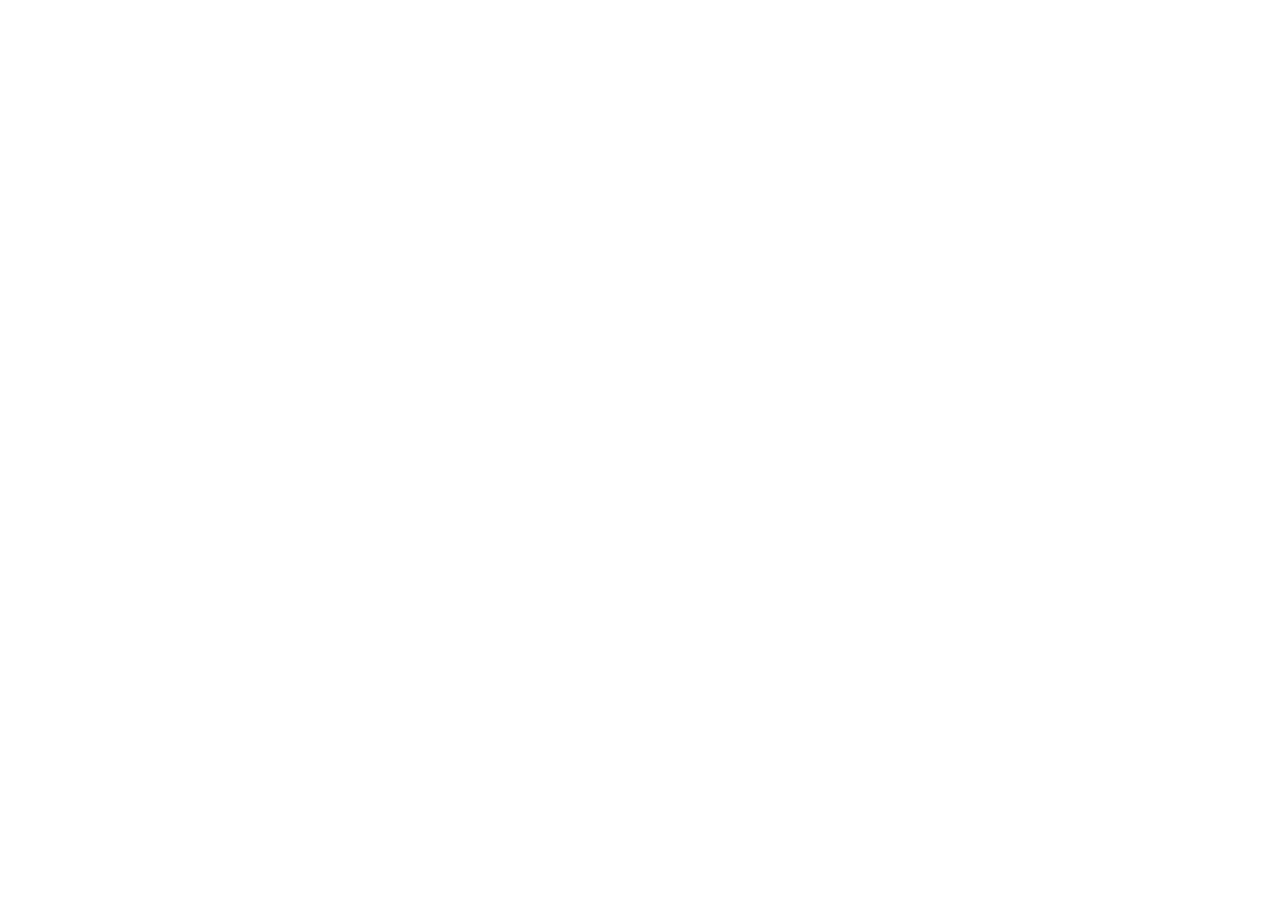
==== index.html @ df884398 "Inicial." ====
<!DOCTYPE html>
<html lang="pt-br">
<head>
    <meta charset="UTF-8">
    <meta name="viewport" content="width=device-width, initial-scale=1.0">
    <title>Steak & Fogo</title>
</head>
<body>
    
</body>
</html>
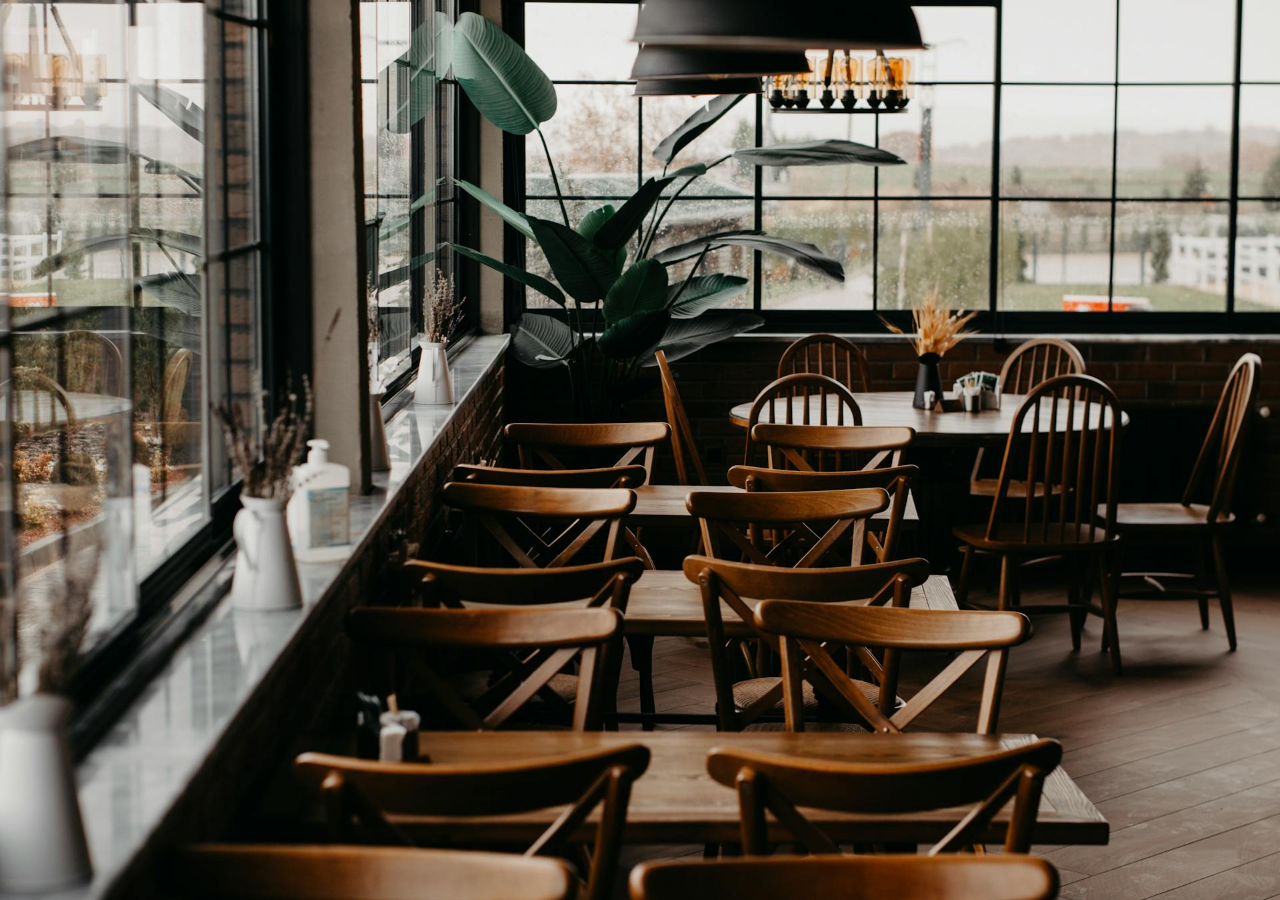
==== commit f5632e73: "Estruturando conforme o BootStrap 5.3.7" ====
--- a/index.html
+++ b/index.html
@@ -3,9 +3,16 @@
 <head>
     <meta charset="UTF-8">
     <meta name="viewport" content="width=device-width, initial-scale=1.0">
+    <link rel="stylesheet" href="https://cdn.jsdelivr.net/npm/bootstrap-icons@1.13.1/font/bootstrap-icons.min.css">
+    <link rel="stylesheet" href="./css/bootstrap.min.css">
+    <!-- <link rel="stylesheet" href="bootstrap.min.css"> -->
+    <link rel="stylesheet" href="./css/style.css">
+    <script src="https://ajax.googleapis.com/ajax/libs/jquery/1.12.4/jquery.min.js" defer></script>
+    <script src="./js/bootstrap.min.js" defer></script>
+    <!-- <script src="bootstrap.min.js" defer></script> -->
     <title>Steak & Fogo</title>
 </head>
-<body>
+<body class="fundo-fixo">
     
 </body>
 </html>
--- a/css/style.css
+++ b/css/style.css
@@ -0,0 +1,10 @@
+@charset "utf8";
+
+body {
+    
+}
+
+.fundo-fixo {
+    background: url(../images/fundo.jpg) no-repeat fixed center;
+    -webkit-background-size: cover;
+}
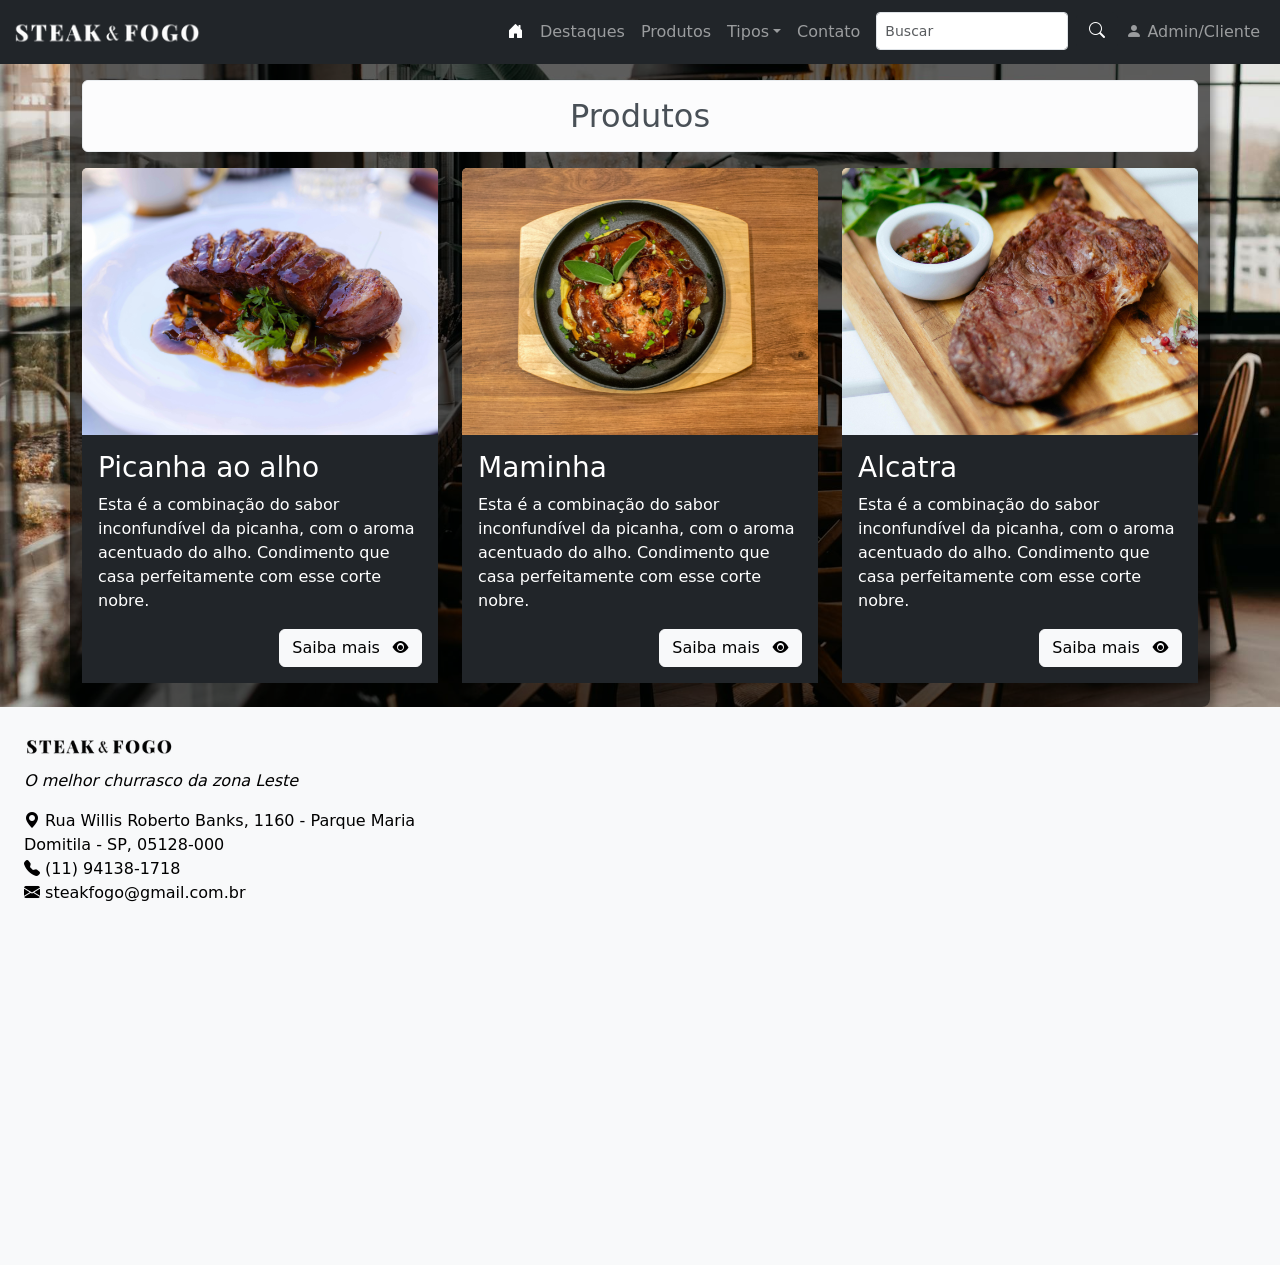
==== commit 8b86479a: "Estilizando o index.html utilizando BootStrap." ====
--- a/index.html
+++ b/index.html
@@ -5,14 +5,149 @@
     <meta name="viewport" content="width=device-width, initial-scale=1.0">
     <link rel="stylesheet" href="https://cdn.jsdelivr.net/npm/bootstrap-icons@1.13.1/font/bootstrap-icons.min.css">
     <link rel="stylesheet" href="./css/bootstrap.min.css">
-    <!-- <link rel="stylesheet" href="bootstrap.min.css"> -->
     <link rel="stylesheet" href="./css/style.css">
-    <script src="https://ajax.googleapis.com/ajax/libs/jquery/1.12.4/jquery.min.js" defer></script>
     <script src="./js/bootstrap.min.js" defer></script>
-    <!-- <script src="bootstrap.min.js" defer></script> -->
     <title>Steak & Fogo</title>
 </head>
 <body class="fundo-fixo">
-    
+    <nav class="navbar navbar-expand-md navbar-dark bg-dark fixed-top">
+        <div class="container-fluid">
+            <a href="index.html" class="navbar-brand">
+                <img src="./images/logo/Logo-200-40-Escuro.png" alt="Logotipo Steak & Fogo" width="190px">
+            </a>
+            <button 
+            class="navbar-toggler"
+            type="button"
+            data-bs-toggle="collapse"
+            data-bs-target="#menupublico"
+            aria-controls="menupublico"
+            aria-expanded="false"
+            aria-label="Toggle navigation">
+            <span class="navbar-toggler-icon"></span>
+            </button>
+            <div class="collapse navbar-collapse" id="menupublico">
+                <ul class="navbar-nav ms-auto mb-2 mb-md-0">
+                    <li class="nav-item">
+                        <a href="index.html" class="nav-link active" aria-current="page">
+                            <i class="bi bi-house-door-fill"></i>
+                        </a>
+                    </li>
+                    <li class="nav-item">
+                        <a href="#" class="nav-link">Destaques</a>
+                    </li>
+                    <li class="nav-item">
+                        <a href="#" class="nav-link">Produtos</a>
+                    </li>
+                    <li class="nav-item dropdown">
+                        <a href="#" class="nav-link dropdown-toggle" role="button" data-bs-toggle="dropdown" aria-expanded="false">Tipos</a>
+                        <ul class="dropdown-menu dropdown-menu-dark">
+                            <li><a href="#" class="dropdown-item">Churrascos</a></li>
+                            <li><a href="#" class="dropdown-item">Bebidas</a></li>
+                            <li><a href="#" class="dropdown-item">Sobremesas</a></li>
+                        </ul>
+                    </li>
+                    <li class="nav-item">
+                        <a href="#contato" class="nav-link me-2">Contato</a>
+                    </li>
+                    <li class="nav-item">
+                        <form class="d-flex" role="search">
+                            <input type="search" class="form-control form-control-sm me-2" placeholder="Buscar" aria-label="Search" required>
+                            <button class="btn btn-dark"><i class="bi bi-search"></i></button>
+                        </form>
+                    </li>
+                    <li class="nav-item">
+                        <a href="#" class="nav-link">
+                            <i class="bi bi-person-fill"></i>&nbsp;Admin/Cliente
+                        </a>
+                    </li>
+                </ul>
+            </div>
+        </div>
+    </nav>
+
+    <main class="container">
+        <section>
+            <h2 class="alert alert-light text-center">Produtos</h2>
+            <div class="row">
+                <!-- Card Produto -->
+                <div class="col-sm-6 col-md-4 mb-4">
+                    <div class="card border border-0">
+                        <img src="./images/picanha_alho.png" alt="Picanha ao alho" class="card-img-top">
+                        <div class="card-body bg-dark text-white">
+                            <h3 class="card-title">Picanha ao alho</h3>
+                            <p class="card-text text-start">
+                                Esta é a combinação do sabor inconfundível da picanha, com o aroma acentuado do alho. Condimento que casa perfeitamente com esse corte nobre.
+                            </p>
+                            <a href="" class="btn btn-light float-end">
+                                <span class="d-none d-sm-inline">Saiba mais</span>
+                                <i class="bi bi-eye-fill ms-2"></i>
+                            </a>
+                        </div>
+                    </div>
+                </div>
+                <!-- Final Card Produto -->
+
+                <!-- Card Produto -->
+                <div class="col-sm-6 col-md-4 mb-4">
+                    <div class="card border border-0">
+                        <img src="./images/maminha.png" alt="Picanha ao alho" class="card-img-top">
+                        <div class="card-body bg-dark text-white">
+                            <h3 class="card-title">Maminha</h3>
+                            <p class="card-text text-start">
+                                Esta é a combinação do sabor inconfundível da picanha, com o aroma acentuado do alho. Condimento que casa perfeitamente com esse corte nobre.
+                            </p>
+                            <a href="" class="btn btn-light float-end">
+                                <span class="d-none d-sm-inline">Saiba mais</span>
+                                <i class="bi bi-eye-fill ms-2"></i>
+                            </a>
+                        </div>
+                    </div>
+                </div>
+                <!-- Final Card Produto -->
+
+                <!-- Card Produto -->
+                <div class="col-sm-6 col-md-4 mb-4">
+                    <div class="card border border-0">
+                        <img src="./images/alcatra.png" alt="Picanha ao alho" class="card-img-top">
+                        <div class="card-body bg-dark text-white">
+                            <h3 class="card-title">Alcatra</h3>
+                            <p class="card-text text-start">
+                                Esta é a combinação do sabor inconfundível da picanha, com o aroma acentuado do alho. Condimento que casa perfeitamente com esse corte nobre.
+                            </p>
+                            <a href="" class="btn btn-light float-end">
+                                <span class="d-none d-sm-inline">Saiba mais</span>
+                                <i class="bi bi-eye-fill ms-2"></i>
+                            </a>
+                        </div>
+                    </div>
+                </div>
+                <!-- Final Card Produto -->
+            </div>
+        </section>
+    </main>
+    <footer class="container-fluid bg-light text-black p-4" id="contato">
+        <div class="row">
+            <!-- Coluna mapa e contato -->
+            <div class="col-md-4 mb-4">
+                <img src="./images/logo/Logo-200-40-Claro.png" alt="Logo pequeno" class="mb-2" width="150px">
+                <p><i>O melhor churrasco da zona Leste</i></p>
+                <address>
+                    <i class="bi bi-geo-alt-fill"></i> Rua Willis Roberto Banks, 1160 - Parque Maria Domitila - SP, 05128-000 <br>
+                    <i class="bi bi-telephone-fill"></i> (11) 94138-1718 <br>
+                    <i class="bi bi-envelope-fill"></i> <a href="mailto:steakfogo@gmail.com.br?subject=Contato do site" class="text-black text-decoration-none"> steakfogo@gmail.com.br</a>
+                </address>
+                <div class="ratio ratio-4x3">
+                    <iframe src="https://www.google.com/maps/embed?pb=!1m18!1m12!1m3!1d3659.2026336565327!2d-46.74174902385457!3d-23.489209778849467!2m3!1f0!2f0!3f0!3m2!1i1024!2i768!4f13.1!3m3!1m2!1s0x94cef937e1372581%3A0x5cc7c9103c442e71!2sRua%20Willis%20Roberto%20Banks%2C%201160%20-%20Parque%20Maria%20Domitila%2C%20S%C3%A3o%20Paulo%20-%20SP%2C%2005128-000!5e0!3m2!1spt-BR!2sbr!4v1755874037244!5m2!1spt-BR!2sbr" width="600" height="450" style="border:0;" allowfullscreen="" loading="lazy" referrerpolicy="no-referrer-when-downgrade"></iframe>
+                </div>
+            </div>
+            <!-- Final coluna mapa e contato -->
+
+            <!-- Coluna menus do footer -->
+            <div class="col-m4-4 col-sm-6 mb-4">
+
+            </div>
+            <!-- Final coluna menus do footer -->
+        </div>
+    </footer>
 </body>
 </html>
--- a/css/style.css
+++ b/css/style.css
@@ -1,10 +1,13 @@
 @charset "utf8";
-
-body {
-    
-}
 
 .fundo-fixo {
     background: url(../images/fundo.jpg) no-repeat fixed center;
     -webkit-background-size: cover;
+}
+
+main {
+    padding-top: 80px;
+    border-radius: 8px;
+    background-color: rgba(0, 0, 0, 0.6);
+    box-shadow: 4px 4px 8px rgba(0, 0, 0, 0.3);
 }
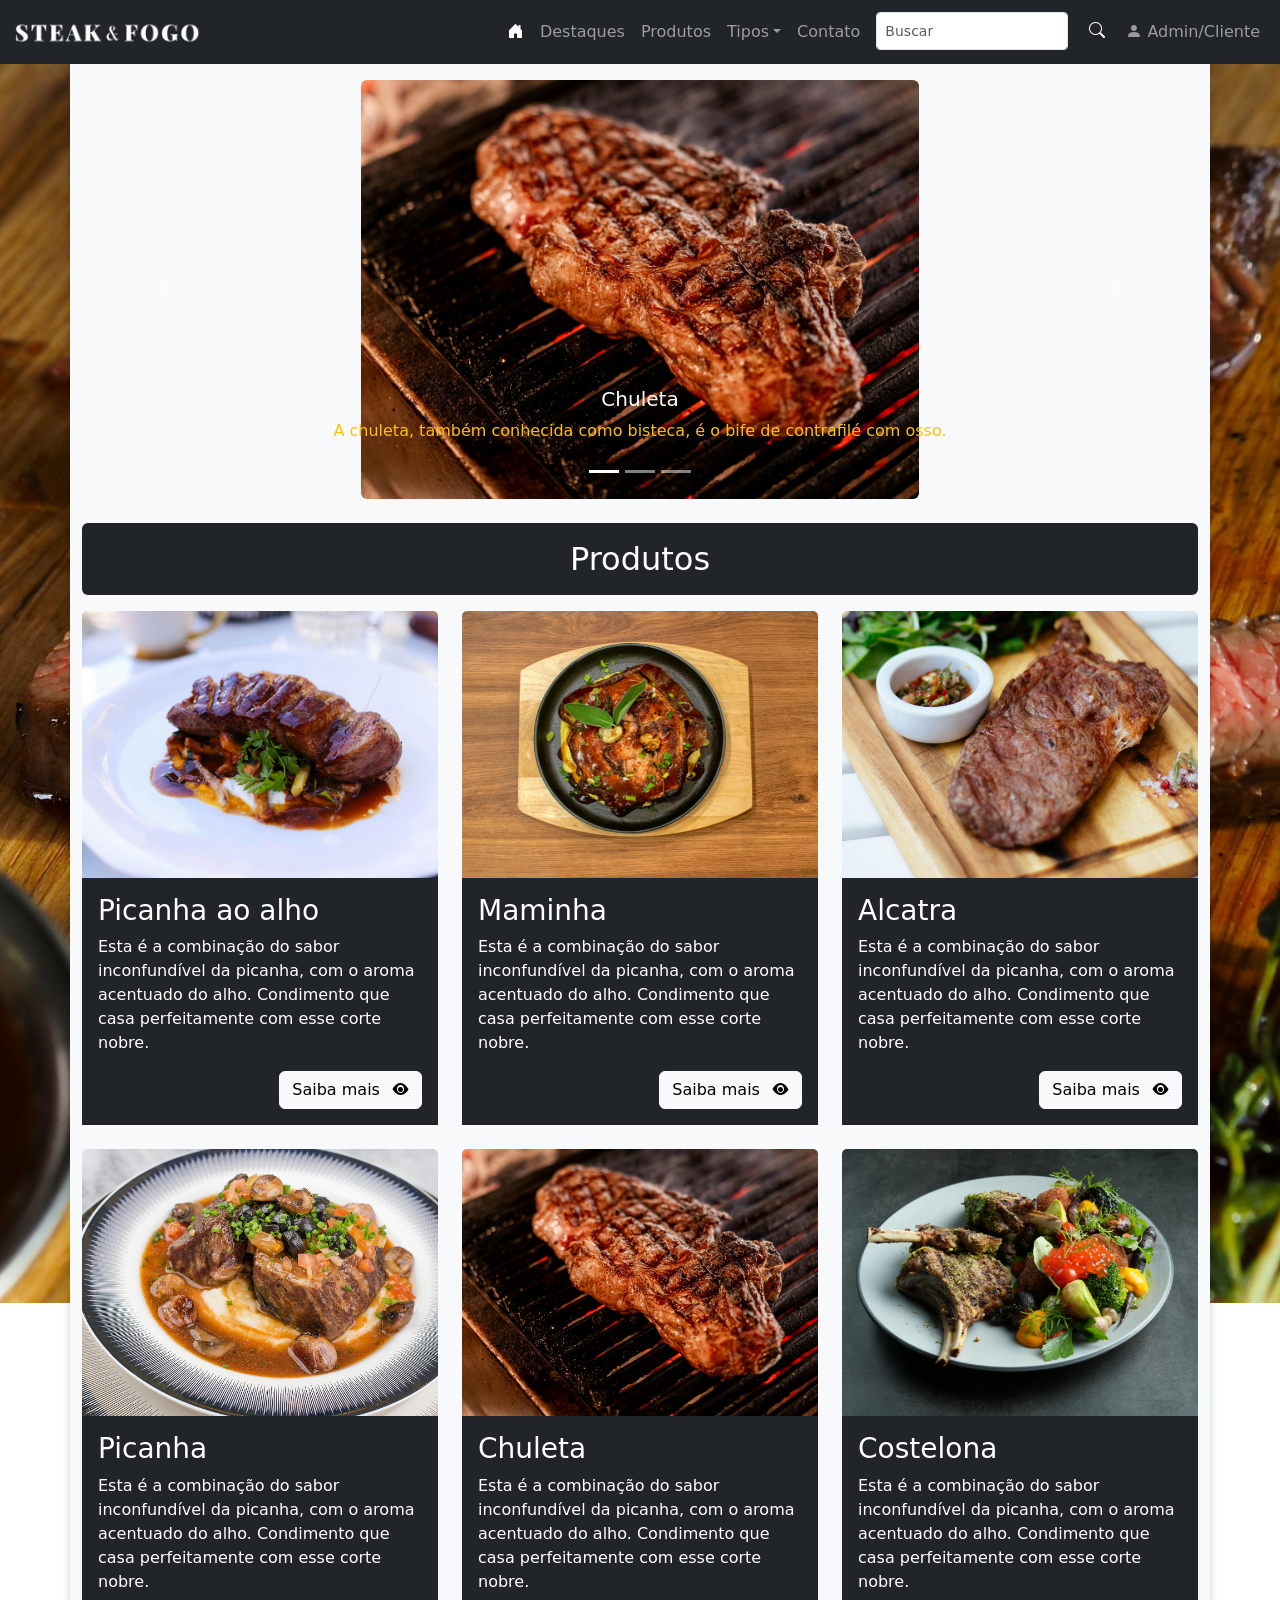
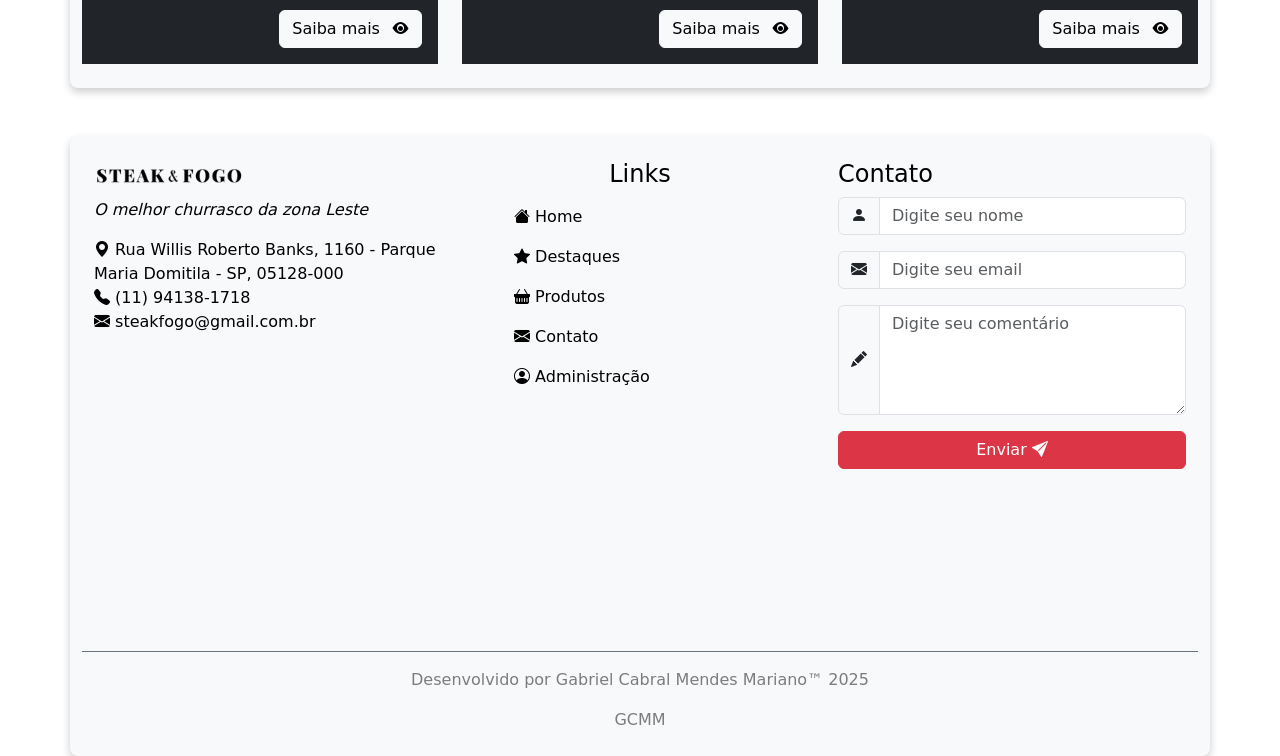
==== commit 1e06fce5: "Finalizando o desing do index.html utilizando BootStrap." ====
--- a/index.html
+++ b/index.html
@@ -7,67 +7,112 @@
     <link rel="stylesheet" href="./css/bootstrap.min.css">
     <link rel="stylesheet" href="./css/style.css">
     <script src="./js/bootstrap.min.js" defer></script>
+    <script src="./js/bootstrap.bundle.min.js" defer></script>
     <title>Steak & Fogo</title>
 </head>
 <body class="fundo-fixo">
-    <nav class="navbar navbar-expand-md navbar-dark bg-dark fixed-top">
-        <div class="container-fluid">
-            <a href="index.html" class="navbar-brand">
-                <img src="./images/logo/Logo-200-40-Escuro.png" alt="Logotipo Steak & Fogo" width="190px">
-            </a>
-            <button 
-            class="navbar-toggler"
-            type="button"
-            data-bs-toggle="collapse"
-            data-bs-target="#menupublico"
-            aria-controls="menupublico"
-            aria-expanded="false"
-            aria-label="Toggle navigation">
-            <span class="navbar-toggler-icon"></span>
-            </button>
-            <div class="collapse navbar-collapse" id="menupublico">
-                <ul class="navbar-nav ms-auto mb-2 mb-md-0">
-                    <li class="nav-item">
-                        <a href="index.html" class="nav-link active" aria-current="page">
-                            <i class="bi bi-house-door-fill"></i>
-                        </a>
-                    </li>
-                    <li class="nav-item">
-                        <a href="#" class="nav-link">Destaques</a>
-                    </li>
-                    <li class="nav-item">
-                        <a href="#" class="nav-link">Produtos</a>
-                    </li>
-                    <li class="nav-item dropdown">
-                        <a href="#" class="nav-link dropdown-toggle" role="button" data-bs-toggle="dropdown" aria-expanded="false">Tipos</a>
-                        <ul class="dropdown-menu dropdown-menu-dark">
-                            <li><a href="#" class="dropdown-item">Churrascos</a></li>
-                            <li><a href="#" class="dropdown-item">Bebidas</a></li>
-                            <li><a href="#" class="dropdown-item">Sobremesas</a></li>
-                        </ul>
-                    </li>
-                    <li class="nav-item">
-                        <a href="#contato" class="nav-link me-2">Contato</a>
-                    </li>
-                    <li class="nav-item">
-                        <form class="d-flex" role="search">
-                            <input type="search" class="form-control form-control-sm me-2" placeholder="Buscar" aria-label="Search" required>
-                            <button class="btn btn-dark"><i class="bi bi-search"></i></button>
-                        </form>
-                    </li>
-                    <li class="nav-item">
-                        <a href="#" class="nav-link">
-                            <i class="bi bi-person-fill"></i>&nbsp;Admin/Cliente
-                        </a>
-                    </li>
-                </ul>
-            </div>
-        </div>
-    </nav>
-
-    <main class="container">
+    <header class="header">
+        <nav class="navbar navbar-expand-md navbar-dark bg-dark fixed-top">
+            <div class="container-fluid">
+                <a href="index.html" class="navbar-brand">
+                    <img src="./images/logo/Logo-200-40-Escuro.png" alt="Logotipo Steak & Fogo" width="190px">
+                </a>
+                <button 
+                class="navbar-toggler"
+                type="button"
+                data-bs-toggle="collapse"
+                data-bs-target="#menupublico"
+                aria-controls="menupublico"
+                aria-expanded="false"
+                aria-label="Toggle navigation">
+                <span class="navbar-toggler-icon"></span>
+                </button>
+                <div class="collapse navbar-collapse" id="menupublico">
+                    <ul class="navbar-nav ms-auto mb-2 mb-md-0">
+                        <li class="nav-item">
+                            <a href="index.html" class="nav-link active" aria-current="page">
+                                <i class="bi bi-house-door-fill"></i>
+                            </a>
+                        </li>
+                        <li class="nav-item">
+                            <a href="#" class="nav-link">Destaques</a>
+                        </li>
+                        <li class="nav-item">
+                            <a href="#" class="nav-link">Produtos</a>
+                        </li>
+                        <li class="nav-item dropdown">
+                            <a href="#" class="nav-link dropdown-toggle" role="button" data-bs-toggle="dropdown" aria-expanded="false">Tipos</a>
+                            <ul class="dropdown-menu dropdown-menu-dark">
+                                <li><a href="#" class="dropdown-item">Churrascos</a></li>
+                                <li><a href="#" class="dropdown-item">Bebidas</a></li>
+                                <li><a href="#" class="dropdown-item">Sobremesas</a></li>
+                            </ul>
+                        </li>
+                        <li class="nav-item">
+                            <a href="#contato" class="nav-link me-2">Contato</a>
+                        </li>
+                        <li class="nav-item">
+                            <form class="d-flex" role="search">
+                                <input type="search" class="form-control form-control-sm me-2" placeholder="Buscar" aria-label="Search" required>
+                                <button class="btn btn-dark"><i class="bi bi-search"></i></button>
+                            </form>
+                        </li>
+                        <li class="nav-item">
+                            <a href="#" class="nav-link">
+                                <i class="bi bi-person-fill"></i>&nbsp;Admin/Cliente
+                            </a>
+                        </li>
+                    </ul>
+                </div>
+            </div>
+        </nav>
+
+    </header>
+
+    <main class="container mb-5 bg-light">
         <section>
-            <h2 class="alert alert-light text-center">Produtos</h2>
+            <!-- Carrossel -->
+            <div id="carrossel-principal" class="carousel slide mb-4">
+                <div class="carousel-indicators">
+                    <button type="button" data-bs-target="#carrossel-principal" data-bs-slide-to="0" class="active" aria-current="true" aria-label="Slide 1"></button>
+                    <button type="button" data-bs-target="#carrossel-principal" data-bs-slide-to="1" aria-label="Slide 2"></button>
+                    <button type="button" data-bs-target="#carrossel-principal" data-bs-slide-to="2" aria-label="Slide 3"></button>
+                </div>
+                <div class="carousel-inner">
+                  <div class="carousel-item active">
+                    <img src="./images/chuleta.png" class="d-block w-50 mx-auto rounded" alt="...">
+                    <div class="carousel-caption d-none d-md-block">
+                        <h5>Chuleta</h5>
+                        <p class="text-warning">A chuleta, também conhecida como bisteca, é o bife de contrafilé com osso.</p>
+                    </div>
+                  </div>
+                  <div class="carousel-item">
+                    <img src="./images/cupim.png" class="d-block w-50 mx-auto rounded" alt="...">
+                    <div class="carousel-caption d-none d-md-block">
+                        <h5>Maminha</h5>
+                        <p class="text-warning">Um corte mais comun, feito para quem está acostumado com o padrão.</p>
+                    </div>
+                  </div>
+                  <div class="carousel-item">
+                    <img src="./images/strudel.png" class="d-block w-50 mx-auto rounded" alt="...">
+                    <div class="carousel-caption d-none d-md-block">
+                        <h5>Lasanha</h5>
+                        <p class="text-warning">Uma sobremesa feitas para te proporcionar uma experiência completa</p>
+                    </div>
+                  </div>
+                </div>
+                <button class="carousel-control-prev" type="button" data-bs-target="#carrossel-principal" data-bs-slide="prev">
+                    <span class="carousel-control-prev-icon" aria-hidden="true"></span>
+                    <span class="visually-hidden">Previous</span>
+                </button>
+                <button class="carousel-control-next" type="button" data-bs-target="#carrossel-principal" data-bs-slide="next">
+                    <span class="carousel-control-next-icon" aria-hidden="true"></span>
+                    <span class="visually-hidden">Next</span>
+                </button>
+              </div>
+        </section>
+        <section>
+            <h2 class="alert bg-dark text-white text-center">Produtos</h2>
             <div class="row">
                 <!-- Card Produto -->
                 <div class="col-sm-6 col-md-4 mb-4">
@@ -111,6 +156,60 @@
                         <img src="./images/alcatra.png" alt="Picanha ao alho" class="card-img-top">
                         <div class="card-body bg-dark text-white">
                             <h3 class="card-title">Alcatra</h3>
+                            <p class="card-text text-start">
+                                Esta é a combinação do sabor inconfundível da picanha, com o aroma acentuado do alho. Condimento que casa perfeitamente com esse corte nobre.
+                            </p>
+                            <a href="" class="btn btn-light float-end">
+                                <span class="d-none d-sm-inline">Saiba mais</span>
+                                <i class="bi bi-eye-fill ms-2"></i>
+                            </a>
+                        </div>
+                    </div>
+                </div>
+                <!-- Final Card Produto -->
+
+                <!-- Card Produto -->
+                <div class="col-sm-6 col-md-4 mb-4">
+                    <div class="card border border-0">
+                        <img src="./images/picanha_sem.png" alt="Picanha ao alho" class="card-img-top">
+                        <div class="card-body bg-dark text-white">
+                            <h3 class="card-title">Picanha</h3>
+                            <p class="card-text text-start">
+                                Esta é a combinação do sabor inconfundível da picanha, com o aroma acentuado do alho. Condimento que casa perfeitamente com esse corte nobre.
+                            </p>
+                            <a href="" class="btn btn-light float-end">
+                                <span class="d-none d-sm-inline">Saiba mais</span>
+                                <i class="bi bi-eye-fill ms-2"></i>
+                            </a>
+                        </div>
+                    </div>
+                </div>
+                <!-- Final Card Produto -->
+
+                <!-- Card Produto -->
+                <div class="col-sm-6 col-md-4 mb-4">
+                    <div class="card border border-0">
+                        <img src="./images/chuleta.png" alt="Picanha ao alho" class="card-img-top">
+                        <div class="card-body bg-dark text-white">
+                            <h3 class="card-title">Chuleta</h3>
+                            <p class="card-text text-start">
+                                Esta é a combinação do sabor inconfundível da picanha, com o aroma acentuado do alho. Condimento que casa perfeitamente com esse corte nobre.
+                            </p>
+                            <a href="" class="btn btn-light float-end">
+                                <span class="d-none d-sm-inline">Saiba mais</span>
+                                <i class="bi bi-eye-fill ms-2"></i>
+                            </a>
+                        </div>
+                    </div>
+                </div>
+                <!-- Final Card Produto -->
+
+                <!-- Card Produto -->
+                <div class="col-sm-6 col-md-4 mb-4">
+                    <div class="card border border-0">
+                        <img src="./images/costelona.png" alt="Picanha ao alho" class="card-img-top">
+                        <div class="card-body bg-dark text-white">
+                            <h3 class="card-title">Costelona</h3>
                             <p class="card-text text-start">
                                 Esta é a combinação do sabor inconfundível da picanha, com o aroma acentuado do alho. Condimento que casa perfeitamente com esse corte nobre.
                             </p>
@@ -125,7 +224,7 @@
             </div>
         </section>
     </main>
-    <footer class="container-fluid bg-light text-black p-4" id="contato">
+    <footer class="container bg-light text-black p-4" id="contato">
         <div class="row">
             <!-- Coluna mapa e contato -->
             <div class="col-md-4 mb-4">
@@ -143,10 +242,54 @@
             <!-- Final coluna mapa e contato -->
 
             <!-- Coluna menus do footer -->
-            <div class="col-m4-4 col-sm-6 mb-4">
-
+            <div class="col-md-4 col-sm-6 mb-4">
+                <h4 class="text-center">Links</h4>
+                <ul class="nav flex-column ps-5">
+                    <li class="nav-item"><a href="index.html#home" class="nav-link text-black ps-0">
+                        <i class="bi bi-house-fill"></i> Home</a>
+                    </li>
+                    <li class="nav-item"><a href="index.html#destaques" class="nav-link text-black ps-0">
+                        <i class="bi bi-star-fill"></i> Destaques</a>
+                    </li>
+                    <li class="nav-item"><a href="index.html#produtos" class="nav-link text-black ps-0">
+                        <i class="bi bi-basket-fill"></i> Produtos</a>
+                    </li>
+                    <li class="nav-item"><a href="index.html#contato" class="nav-link text-black ps-0">
+                        <i class="bi bi-envelope-fill"></i> Contato</a>
+                    </li>
+                    <li class="nav-item"><a href="admin/index.html" class="nav-link text-black ps-0">
+                        <i class="bi bi-person-circle"></i> Administração</a>
+                    </li>
+                </ul>
             </div>
             <!-- Final coluna menus do footer -->
+
+            <!-- Coluna formulário contato -->
+             <div class="col-md-4 col-sm-6 mb-4">
+                <h4>Contato</h4>
+                <form method="get" action="index.html">
+                    <div class="input-group mb-3">
+                        <span class="input-group-text"><i class="bi bi-person-fill"></i></span>
+                        <input type="text" name="nome_contato" placeholder="Digite seu nome" class="form-control" required>
+                    </div>
+                    <div class="input-group mb-3">
+                        <span class="input-group-text"><i class="bi bi-envelope-fill"></i></span>
+                        <input type="text" name="email_contato" placeholder="Digite seu email" class="form-control" required>
+                    </div>
+                    <div class="input-group mb-3">
+                        <span class="input-group-text"><i class="bi bi-pencil-fill"></i></span>
+                        <textarea name="comentario_contato" rows="4" placeholder="Digite seu comentário" class="form-control" required></textarea>
+                    </div>
+                    <button name="btn_enviar" class="btn btn-danger w-100" type="submit">Enviar <i class="bi bi-send-fill"></i></button>
+                </form>
+             </div>
+             <!-- Final coluna formulário contato -->
+
+             <div class="col-12 text-center border-top border-secondary pt-3 mt-3">
+                <p class="text-black-50">Desenvolvido por Gabriel Cabral Mendes Mariano™ 2025 <br></p>
+                <a href="" target="_blank" class="text-black-50 text-decoration-none">GCMM</a>
+             </div>
+             <!-- Final linha fechamento rodapé -->
         </div>
     </footer>
 </body>
--- a/css/style.css
+++ b/css/style.css
@@ -1,13 +1,18 @@
 @charset "utf8";
 
 .fundo-fixo {
+    /* background-color: #f2f2f2;*/
     background: url(../images/fundo.jpg) no-repeat fixed center;
-    -webkit-background-size: cover;
+    -webkit-background-size: cover; 
 }
 
 main {
     padding-top: 80px;
     border-radius: 8px;
-    background-color: rgba(0, 0, 0, 0.6);
-    box-shadow: 4px 4px 8px rgba(0, 0, 0, 0.3);
+    box-shadow: 0 4px 8px rgb(0,0,0,0.2);
+}
+
+footer {
+    border-radius: 8px;
+    box-shadow: 0 4px 8px rgb(0,0,0,0.2);
 }
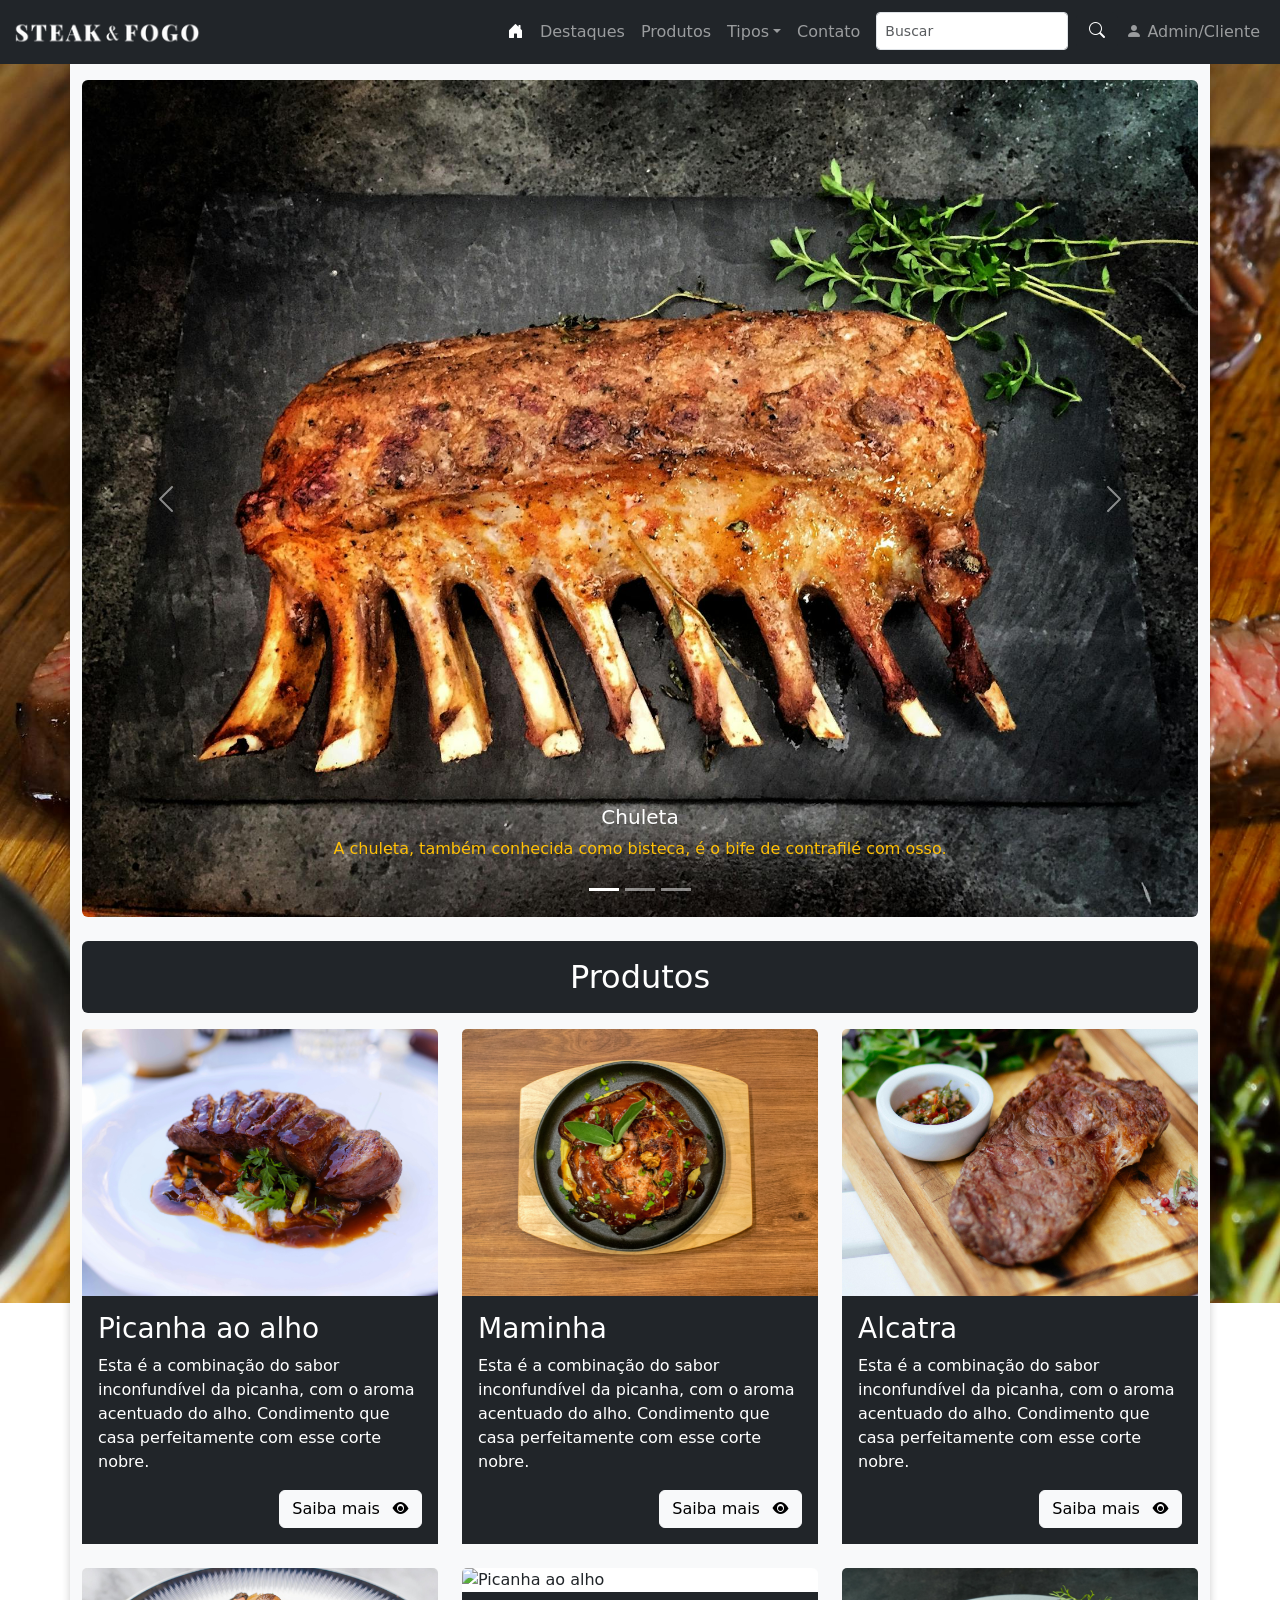
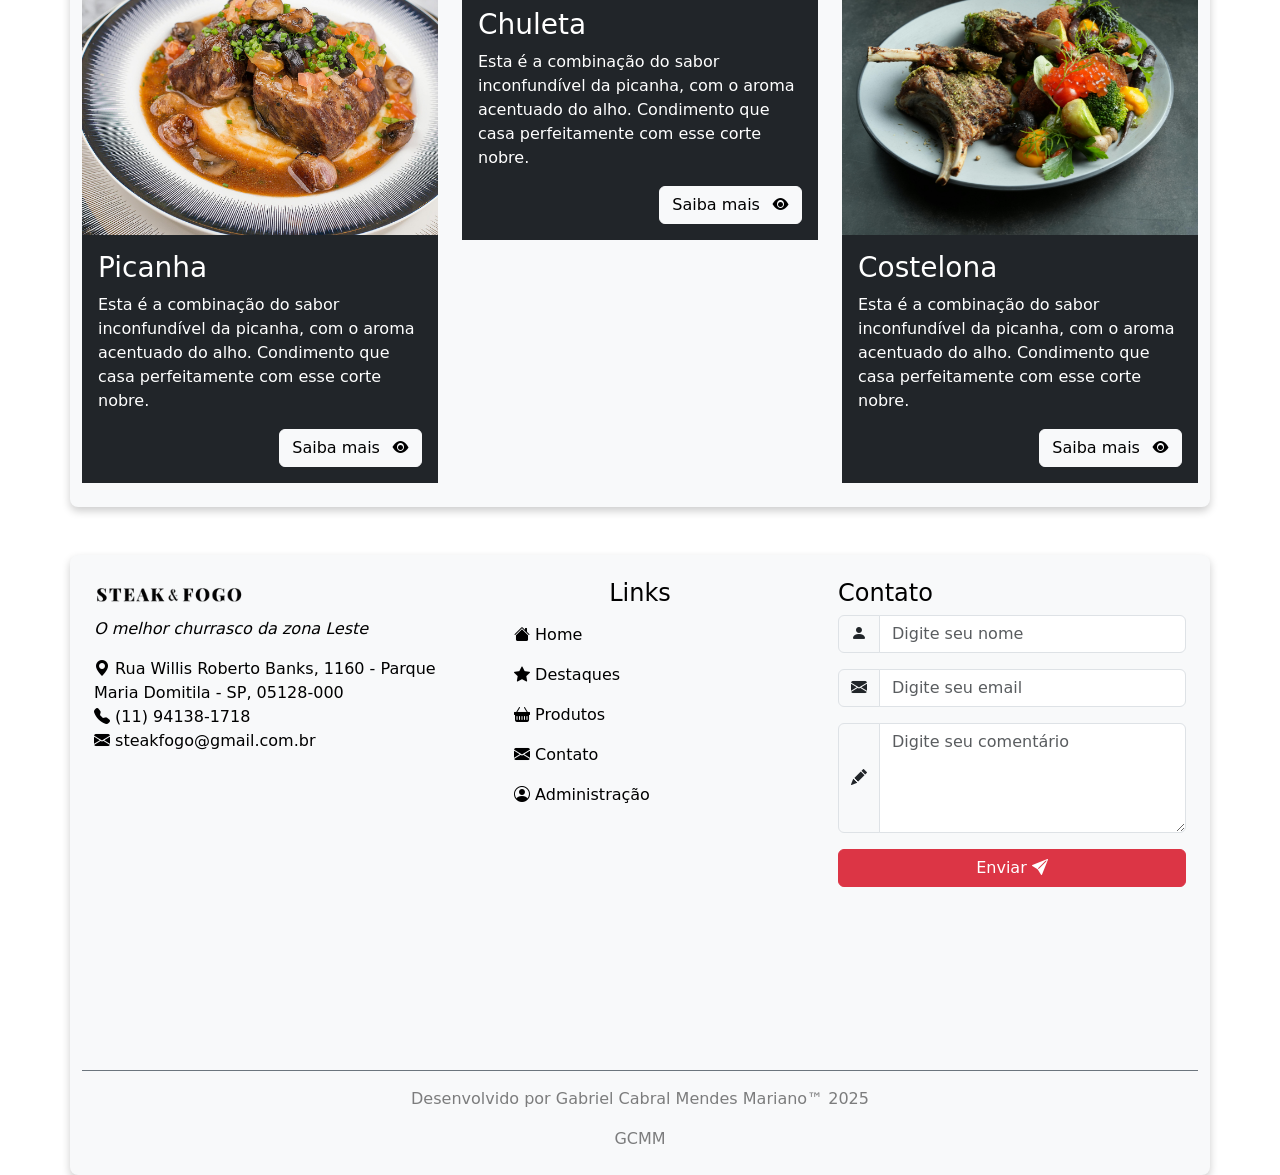
==== commit 1b430c8b: "Arrumando o carrossel." ====
--- a/index.html
+++ b/index.html
@@ -80,23 +80,23 @@
                 </div>
                 <div class="carousel-inner">
                   <div class="carousel-item active">
-                    <img src="./images/chuleta.png" class="d-block w-50 mx-auto rounded" alt="...">
+                    <img src="./images/chuleta-grande.jpg" class="d-block w-100 mx-auto rounded" alt="...">
                     <div class="carousel-caption d-none d-md-block">
                         <h5>Chuleta</h5>
                         <p class="text-warning">A chuleta, também conhecida como bisteca, é o bife de contrafilé com osso.</p>
                     </div>
                   </div>
                   <div class="carousel-item">
-                    <img src="./images/cupim.png" class="d-block w-50 mx-auto rounded" alt="...">
+                    <img src="./images/cupim-grande.jpg" class="d-block w-100 mx-auto rounded" alt="...">
                     <div class="carousel-caption d-none d-md-block">
-                        <h5>Maminha</h5>
+                        <h5>Cupim</h5>
                         <p class="text-warning">Um corte mais comun, feito para quem está acostumado com o padrão.</p>
                     </div>
                   </div>
                   <div class="carousel-item">
-                    <img src="./images/strudel.png" class="d-block w-50 mx-auto rounded" alt="...">
+                    <img src="./images/strudel-grande.jpg" class="d-block w-100 mx-auto rounded" alt="...">
                     <div class="carousel-caption d-none d-md-block">
-                        <h5>Lasanha</h5>
+                        <h5>Strudel</h5>
                         <p class="text-warning">Uma sobremesa feitas para te proporcionar uma experiência completa</p>
                     </div>
                   </div>
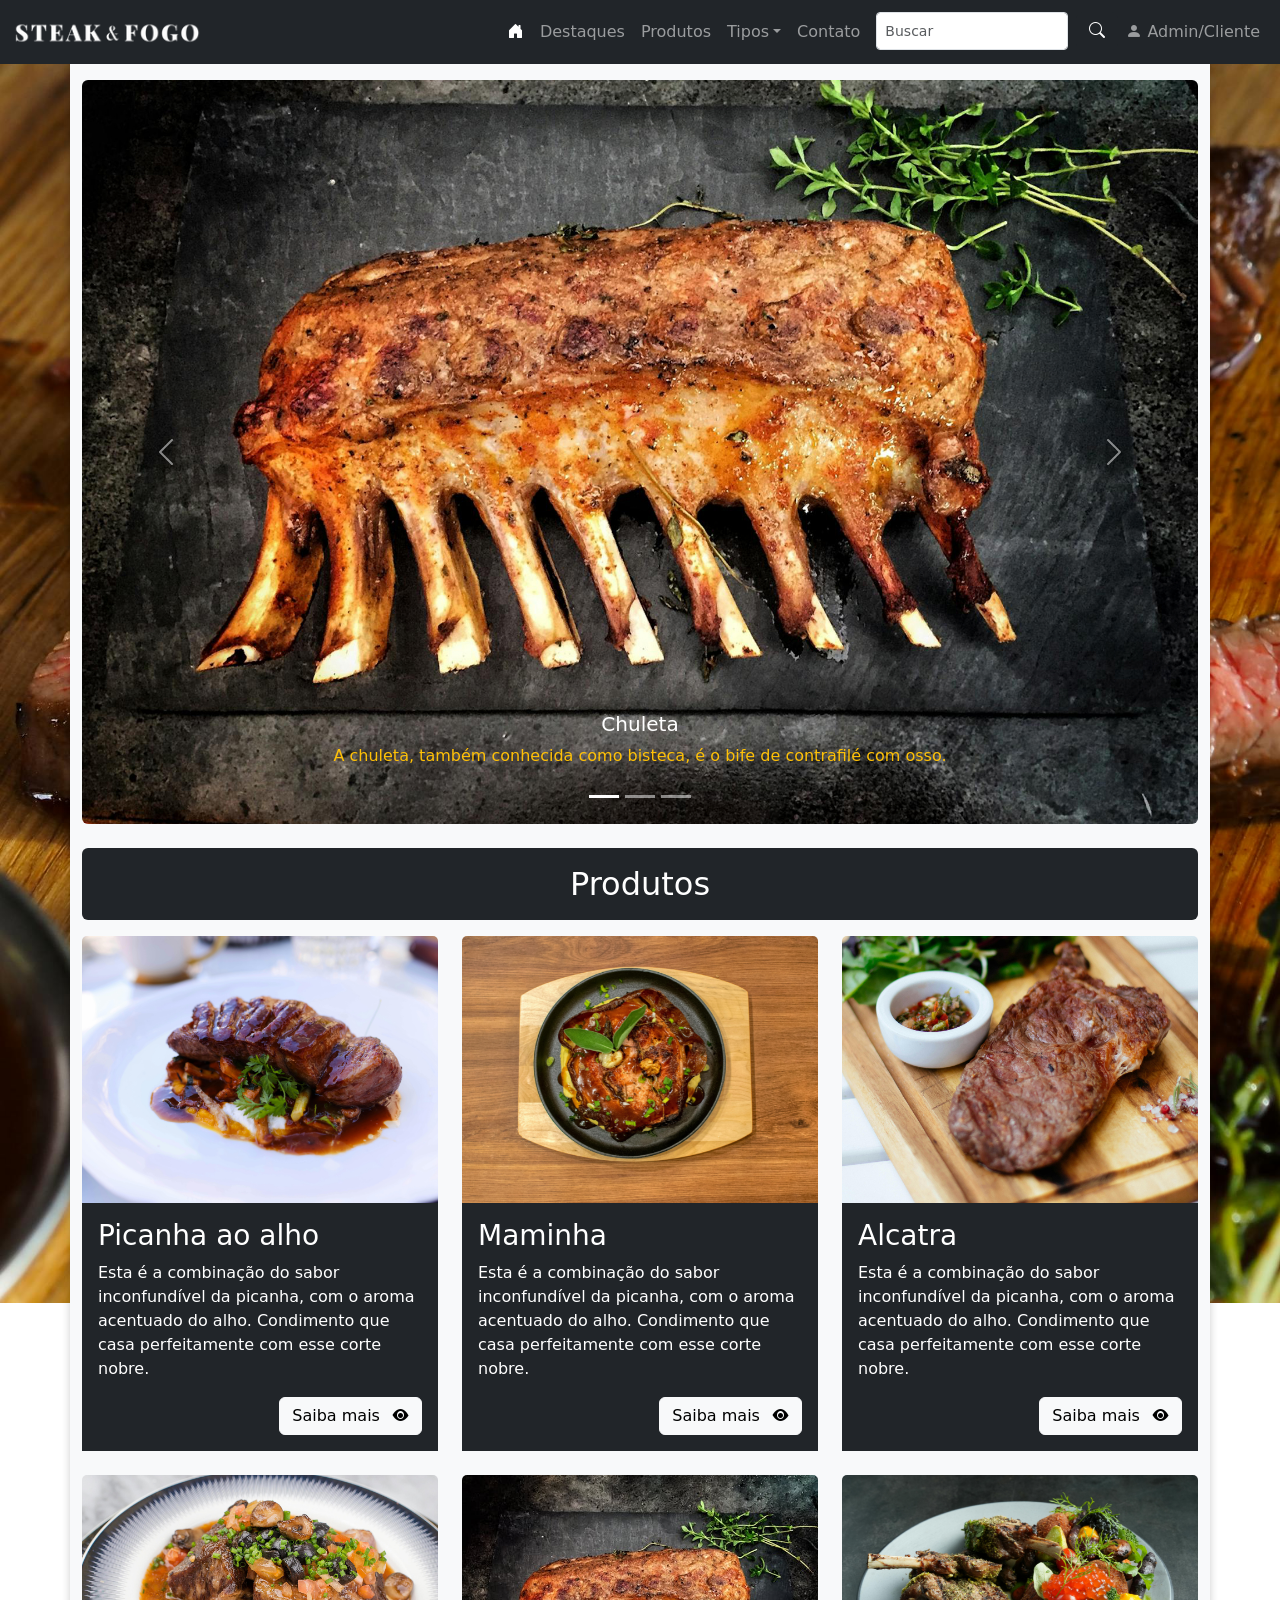
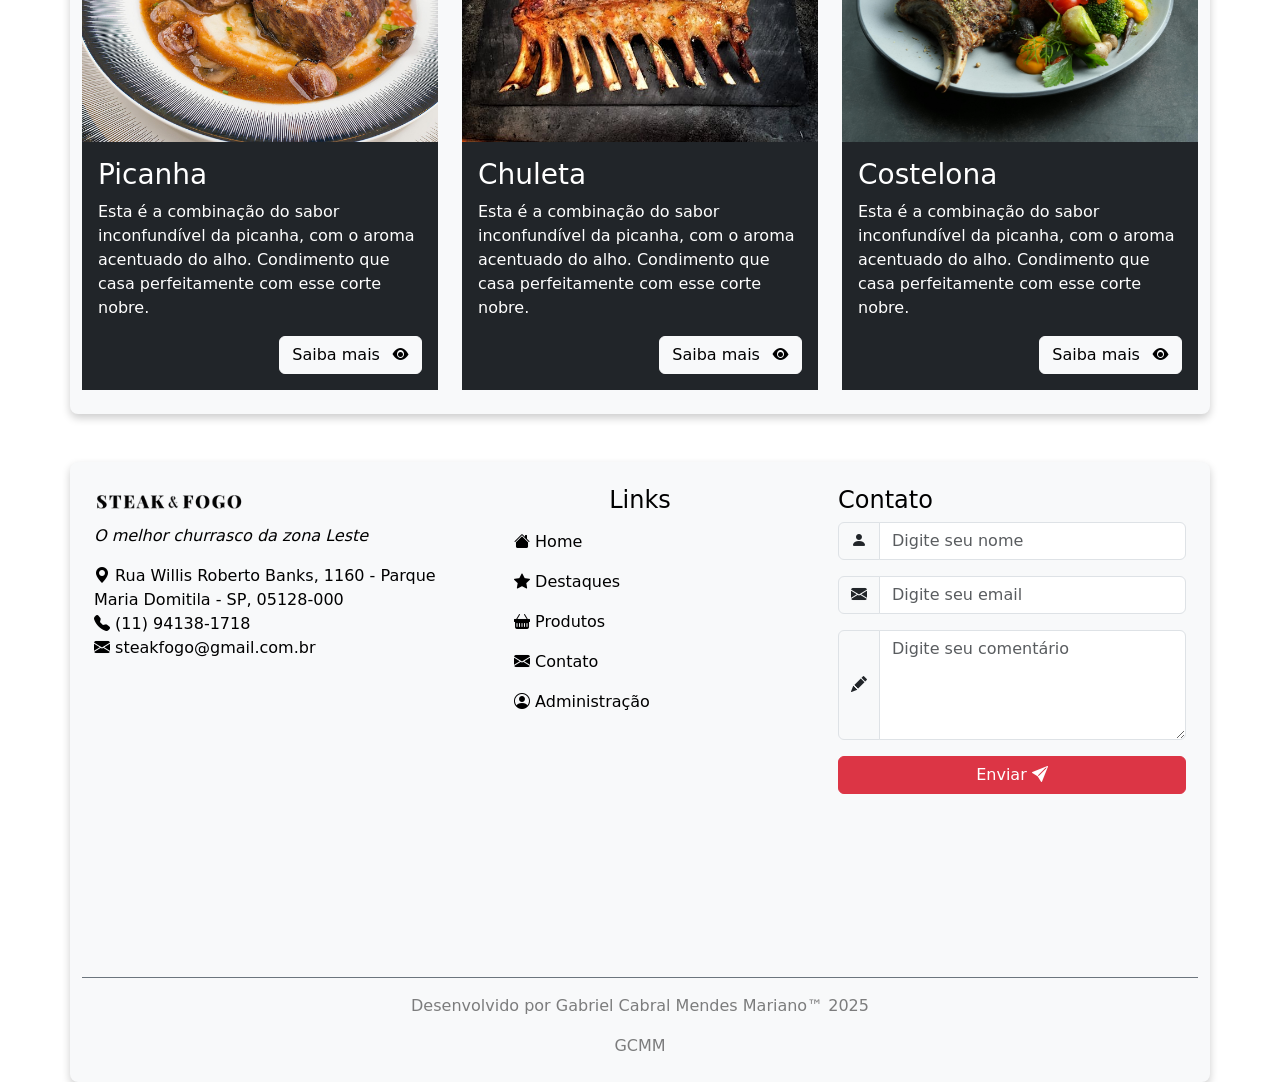
==== commit aecac803: "Corrigndo o tamnho da imagem que estava no carrossel." ====
--- a/index.html
+++ b/index.html
@@ -189,7 +189,7 @@
                 <!-- Card Produto -->
                 <div class="col-sm-6 col-md-4 mb-4">
                     <div class="card border border-0">
-                        <img src="./images/chuleta.png" alt="Picanha ao alho" class="card-img-top">
+                        <img src="./images/chuleta.jpg" alt="Picanha ao alho" class="card-img-top">
                         <div class="card-body bg-dark text-white">
                             <h3 class="card-title">Chuleta</h3>
                             <p class="card-text text-start">
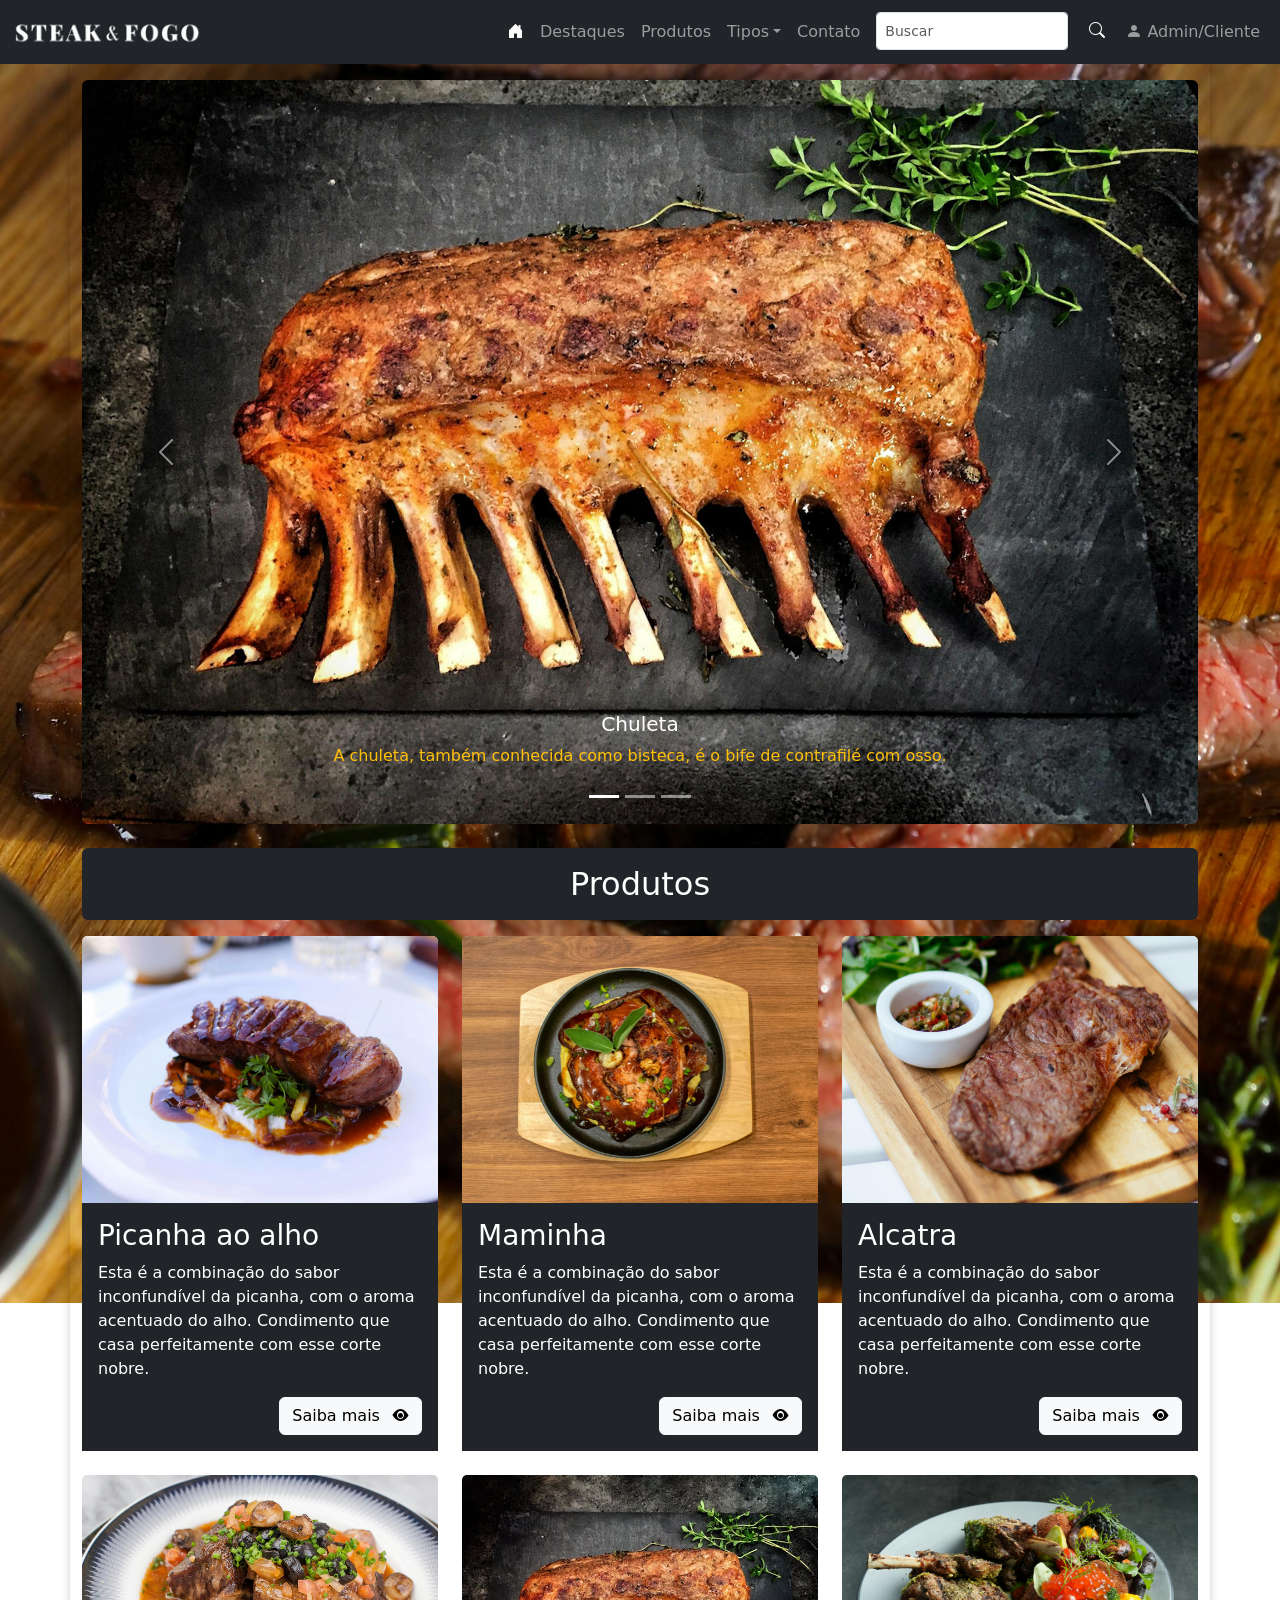
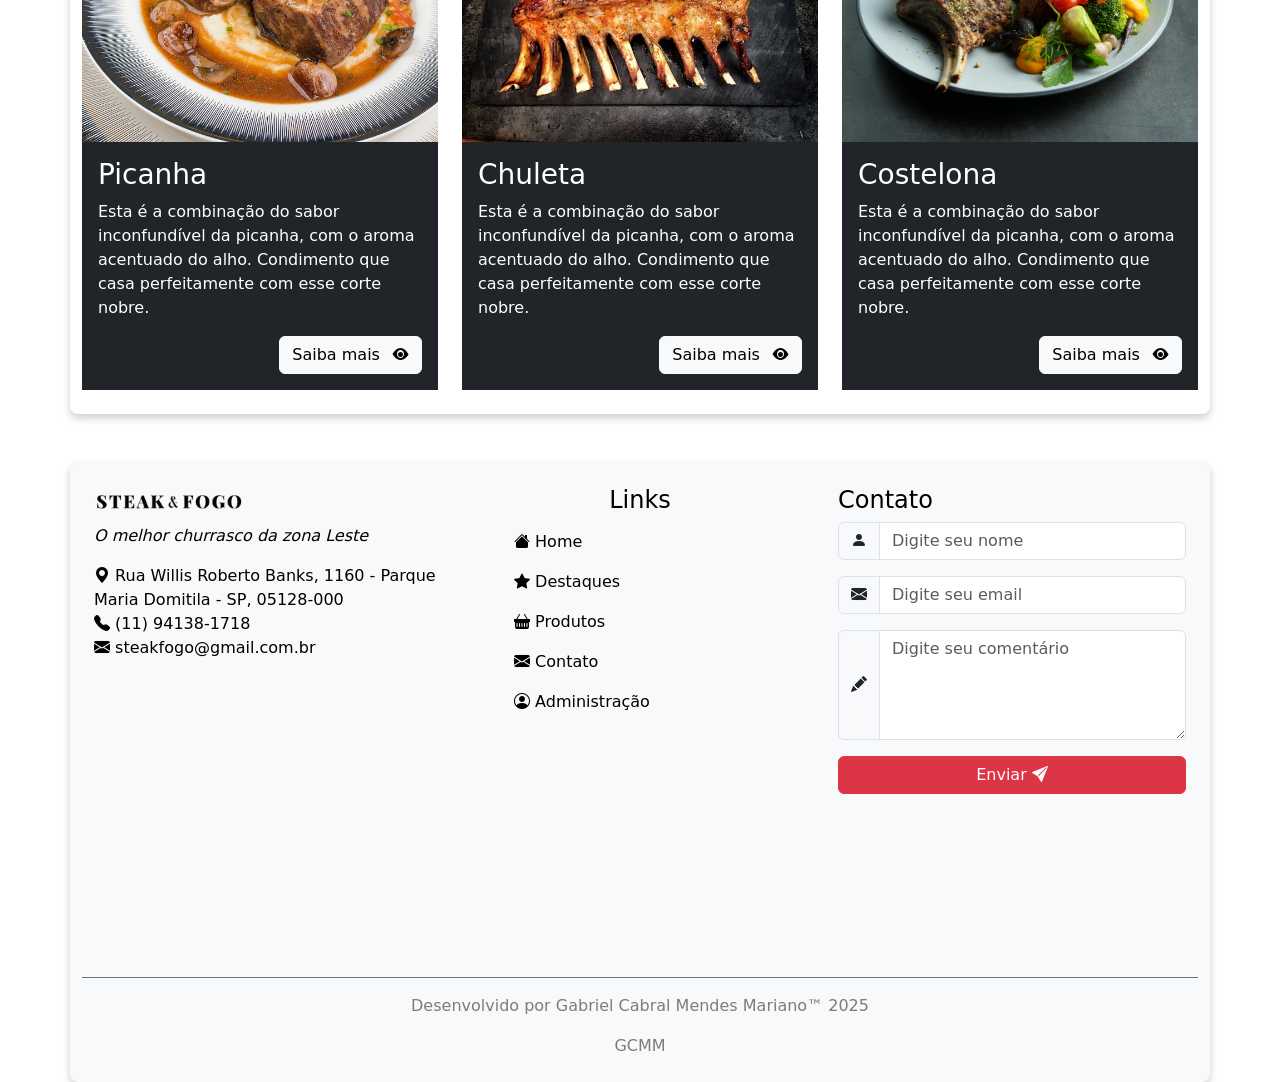
==== commit d79af5e0: "Tirando o bg da main." ====
--- a/index.html
+++ b/index.html
@@ -69,7 +69,7 @@
 
     </header>
 
-    <main class="container mb-5 bg-light">
+    <main class="container mb-5">
         <section>
             <!-- Carrossel -->
             <div id="carrossel-principal" class="carousel slide mb-4">
